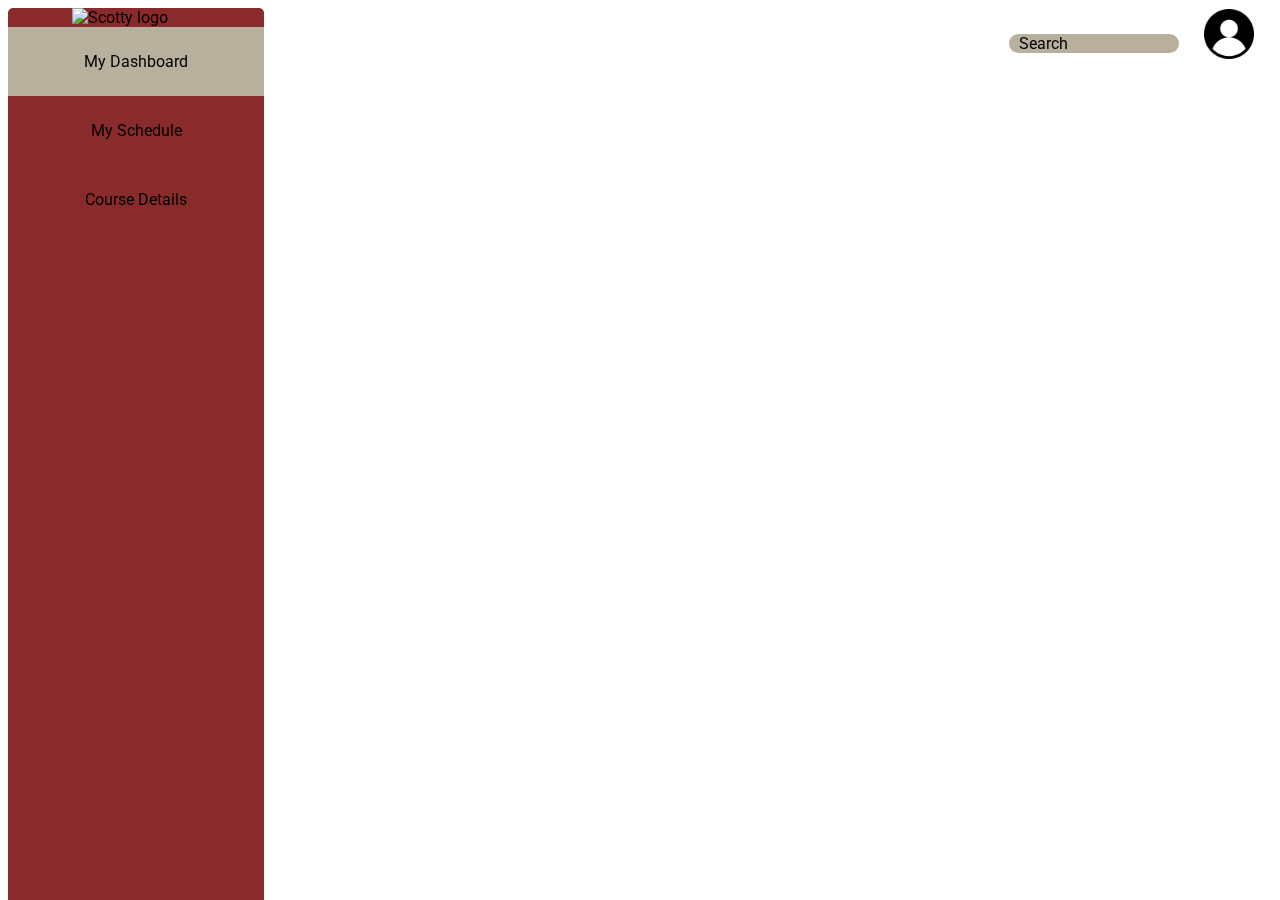
==== public/index.html @ b7f16bbe "minor UI tweaks and added in search bar and user account icon" ====
<!DOCTYPE html>
<html>
  <head>
    <title>CMU SIO</title>
    <!-- styles -->
    <link rel="stylesheet" type="text/css" href="css/styles.css">
    <!-- fonts -->
    <link href="https://fonts.googleapis.com/css?family=Roboto|Roboto+Slab" rel="stylesheet">
  </head>
  
  <body>
    <!-- navigation bar -->
    <nav>
      <ul>
        <li> <img src="images/cmu-scotty-silhouette.png" alt="Scotty logo" width="120" height="120"> </li>
        <li> <a href = "index.html" class = "active"> My Dashboard </a> </li>
        <li> <a href = "schedule.html"> My Schedule </a> </li>
        <li> <a href = "course_detail.html"> Course Details </a> </li>
      </ul>
    </nav>

    <!-- search bar and user account button -->
    <div class = "search">
      <p> Search </p>
      <img src = "images/user.png" alt= "User Account Icon" width = 50 height = 50>
    </div>

  </body>
</html>
---- public/css/styles.css ----
body{
    font-family: 'Roboto', sans-serif;
}

/* ----------------------------------------------------- */
/* ------------ Navigation bar styling ----------------- */
ul {
    list-style-type: none;
    margin: 0;
    padding: 0;
    width: 20%;
    background-color: #8A2B2B;
    height: 100%; /* Full height */
    position: fixed; /* Make it stick, even on scroll */
    overflow: auto; /* Enable scrolling if the sidenav has too much content */
    border-radius: 5px;
}

nav img {
    margin-left: 25%;
}
  
li a {
    display: block;
    color: #000;
    padding: 25px 30px ;
    text-decoration: none;
    text-align: center;
  }

/* Change the link color on hover */
li a:hover {
    background-color: #FFFFFF;
    color: black;
}

/* Change the link color when clicked */
li .active {
    background-color: #B7B09C;
    color: black;
}

/* ----------------------------------------------------- */
/* ------------ Button styling ----------------- */
.button {
    background-color: #002B49;
    color: white;
    
}

/* ----------------------------------------------------- */
/* ------------ Search bar and user account icon styling ----------------- */
.search{
    position: fixed;
    top: 1%;
    right: 2%;
}

.search p{
    border-radius: 10px;
    background-color: #B7B09C;
    width: 160px;
    height: 3%; 
    padding-left: 10px;
    float: left;
    margin: 25px;
}

.search img{
    float: right;
}
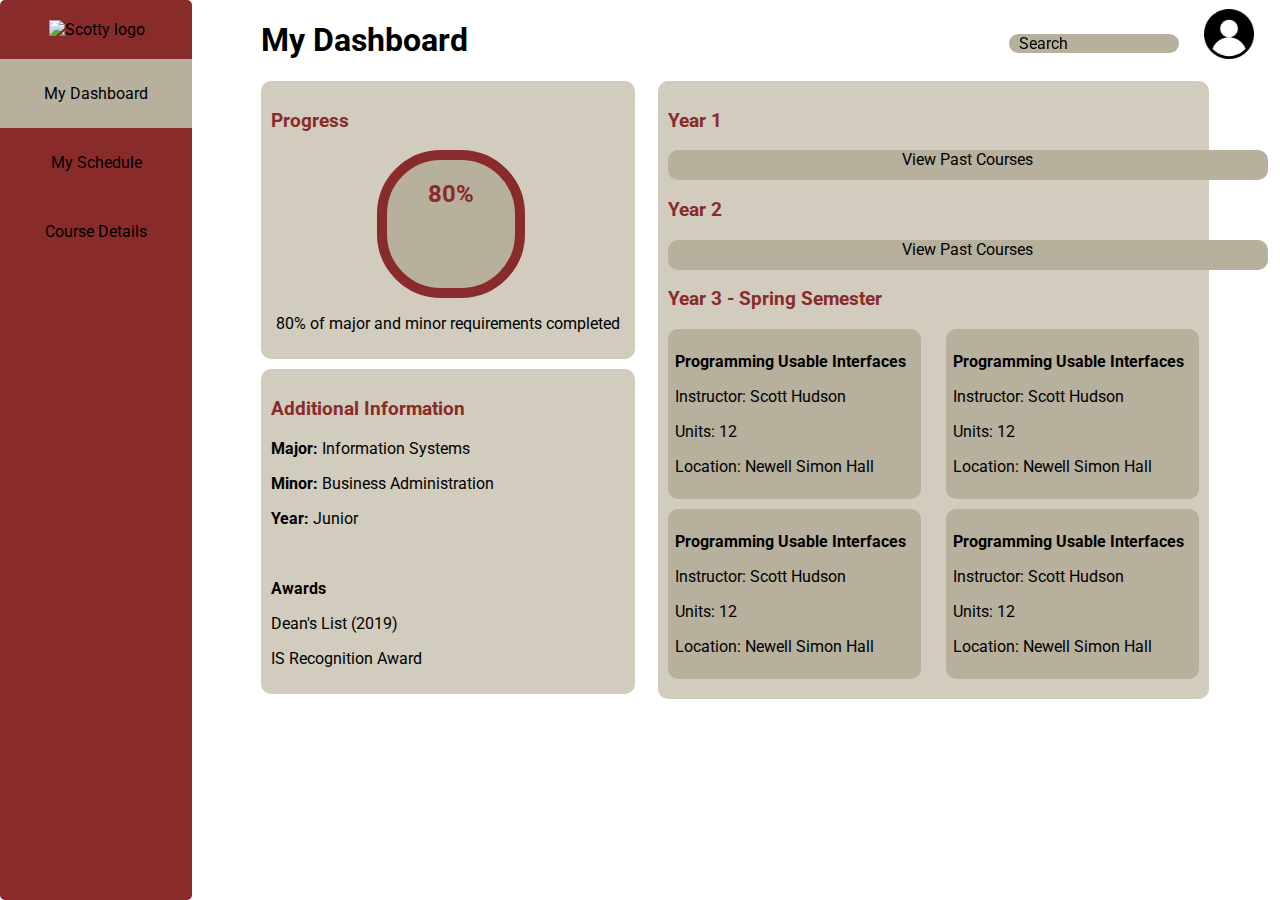
==== commit e8f659dd: "finished dashboard" ====
--- a/public/index.html
+++ b/public/index.html
@@ -4,6 +4,7 @@
     <title>CMU SIO</title>
     <!-- styles -->
     <link rel="stylesheet" type="text/css" href="css/styles.css">
+    <link rel="stylesheet" type="text/css" href="css/index.css">
     <!-- fonts -->
     <link href="https://fonts.googleapis.com/css?family=Roboto|Roboto+Slab" rel="stylesheet">
   </head>
@@ -25,5 +26,67 @@
       <img src = "images/user.png" alt= "User Account Icon" width = 50 height = 50>
     </div>
 
+    <h1> My Dashboard </h1>
+
+    <!-- progress ring card -->
+    <div class = "progress_ring">
+      <h3> Progress </h3>
+      <div id="circle">
+        <h2> 80% </h2>
+      </div>
+      <p> 80% of major and minor requirements completed </p>
+    </div>
+
+    <!-- college path card -->
+    <div class = "college_path">
+      <h3> Year 1 </h3>
+        <p class = "past"> View Past Courses </p>
+      <h3> Year 2 </h3>
+        <p class = "past"> View Past Courses </p>
+      <h3> Year 3 - Spring Semester </h3>
+        <div class = "classes"></div>
+          <div class = "class1"> 
+            <p> <strong> Programming Usable Interfaces </strong></p>
+            <p> Instructor: Scott Hudson </p>
+            <p> Units: 12 </p>
+            <p> Location: Newell Simon Hall </p>
+          </div>
+
+          <div class = "class2"> 
+            <p> <strong> Programming Usable Interfaces </strong></p>
+            <p> Instructor: Scott Hudson </p>
+            <p> Units: 12 </p>
+            <p> Location: Newell Simon Hall </p>
+          </div>
+
+          <div class = "class3"> 
+            <p> <strong> Programming Usable Interfaces </strong></p>
+            <p> Instructor: Scott Hudson </p>
+            <p> Units: 12 </p>
+            <p> Location: Newell Simon Hall </p>
+          </div>
+
+          <div class = "class4"> 
+            <p> <strong> Programming Usable Interfaces </strong></p>
+            <p> Instructor: Scott Hudson </p>
+            <p> Units: 12 </p>
+            <p> Location: Newell Simon Hall </p>
+          </div>
+        </div>
+    </div>
+
+
+    <!-- additional info card -->
+    <div class = "additional_info">
+      <h3> Additional Information </h3>
+      <p> <strong> Major: </strong> Information Systems </p>
+      <p> <strong> Minor: </strong> Business Administration </p>
+      <p> <strong> Year: </strong> Junior </p>
+      </br>
+      <p> <strong> Awards </strong> </p>
+        <p> Dean's List (2019) </p>
+        <p> IS Recognition Award </p>
+    </div>
+
   </body>
 </html>
--- a/public/css/styles.css
+++ b/public/css/styles.css
@@ -8,7 +8,9 @@
     list-style-type: none;
     margin: 0;
     padding: 0;
-    width: 20%;
+    top:0px;
+    left:0px;
+    width: 15%;
     background-color: #8A2B2B;
     height: 100%; /* Full height */
     position: fixed; /* Make it stick, even on scroll */
@@ -17,7 +19,8 @@
 }
 
 nav img {
-    margin-left: 25%;
+    margin-left: 15%;
+    padding:20px;
 }
   
 li a {
@@ -43,9 +46,13 @@
 /* ----------------------------------------------------- */
 /* ------------ Button styling ----------------- */
 .button {
+    color: white;
+    height: 5%;
+    width: 12%;
+    text-align: center;
+    border-radius: 10px;
+    margin: 10px;  
     background-color: #002B49;
-    color: white;
-    
 }
 
 /* ----------------------------------------------------- */
--- a/public/css/index.css
+++ b/public/css/index.css
@@ -0,0 +1,92 @@
+h2, h3{
+    color: #8A2B2B;
+}
+
+h1{
+    margin-left: 20%;
+}
+
+/* ----------------------------------------------------- */
+/* ------------ Progress ring card styling ----------------- */
+.progress_ring{
+    margin-left: 20%;
+    background-color:#D1CCBD;
+    border-radius:10px;
+    top: 15%;
+    width: 28%;
+    padding: 10px;
+    float: left; 
+    margin-bottom: 10px;
+}
+
+.progress_ring p, h2 {
+    text-align: center;
+}
+
+/* https://www.w3docs.com/snippets/css/how-to-create-circles-with-css.html */
+#circle {
+    background: #B7B09C;
+    width: 128px;
+    height: 128px;
+    border-radius: 64px;
+    border: 10px solid #8A2B2B;
+    margin-left: 30%;
+}
+
+#circle div {
+    position: relative;
+    width: 90px;
+    height: 90px;
+    color: #000;
+    text-align: center;
+}
+
+/* ----------------------------------------------------- */
+/* ------------ Additional info card styling ----------------- */
+.additional_info{
+    background-color: #D1CCBD;
+    top: 50%;
+    width: 28%;
+    margin-left: 20%;
+    border-radius:10px;
+    padding: 10px;
+    float:left;
+}
+
+/* ----------------------------------------------------- */
+/* ------------ College path card styling ----------------- */
+.college_path{
+    background-color:#D1CCBD;  
+    top: 15%;
+    width: 42%;
+    margin-right: 5%;
+    border-radius:10px;
+    padding: 10px;
+    float:right;
+}
+
+.past{
+    background-color: #B7B09C;
+    text-align: center;
+    border-radius: 10px;
+    width: 600px;
+    height: 30px;
+}
+
+.class1, .class3{
+    background-color: #B7B09C;
+    border-radius: 10px;
+    padding: 7px;
+    margin-bottom: 10px;
+    width: 45%;
+    float: left;
+}
+
+.class2, .class4{
+    background-color: #B7B09C;
+    border-radius: 10px;
+    padding: 7px;
+    margin-bottom: 10px;
+    width: 45%;
+    float: right;
+}
